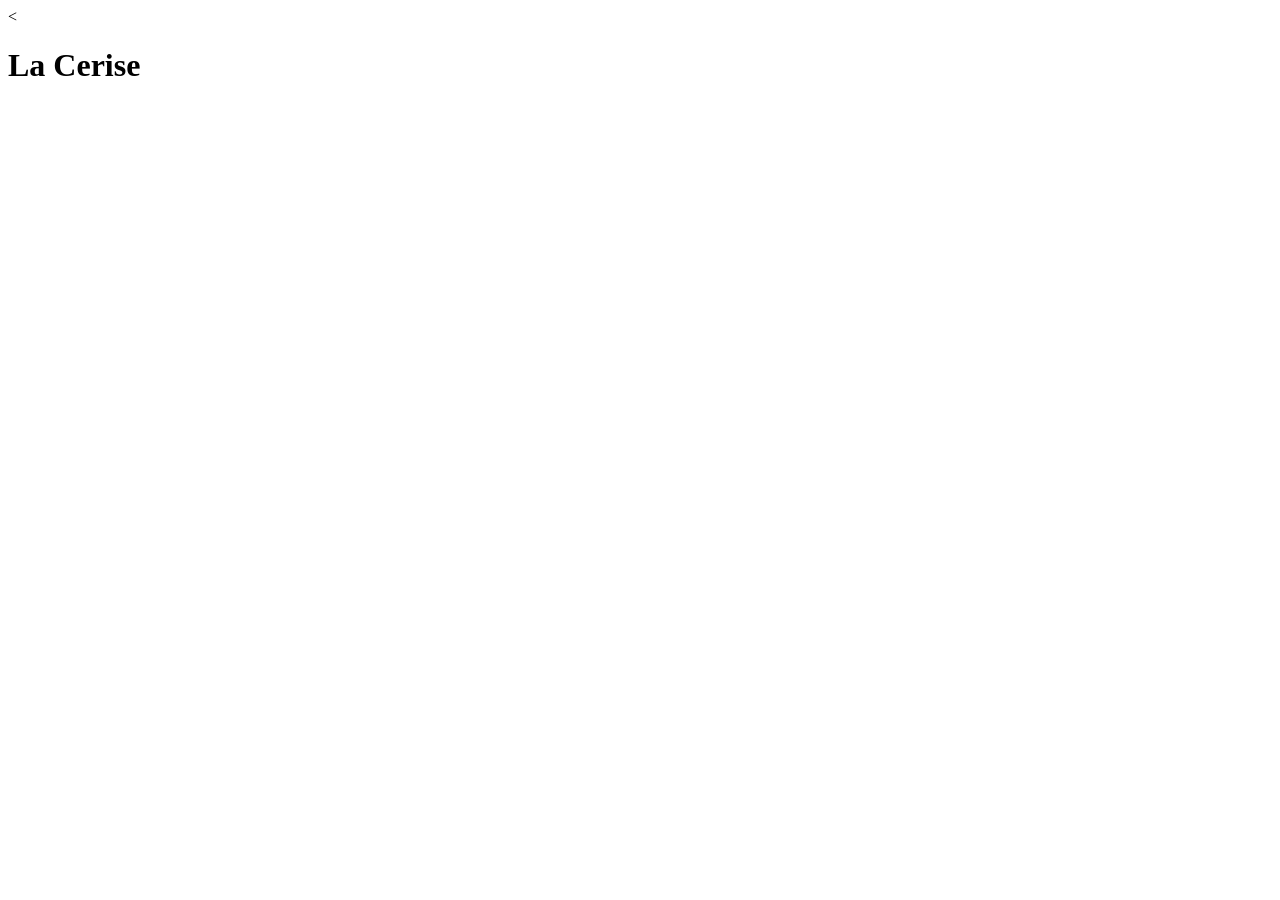
==== index.html @ 9d74f494 "Ajout du dossier docs et sous-dossier maquette" ====
<!DOCTYPE html>
<html lang="fr">
<head>
	<meta charset="UTF-8">
	<meta name="viewport" content="width=device-width, initial-scale=1.0">
	<title>Accueil - la cerise</title>
</head>
<body>
	<<header>
	    <h1>La Cerise</h1>
	</header>
</body>
</html>
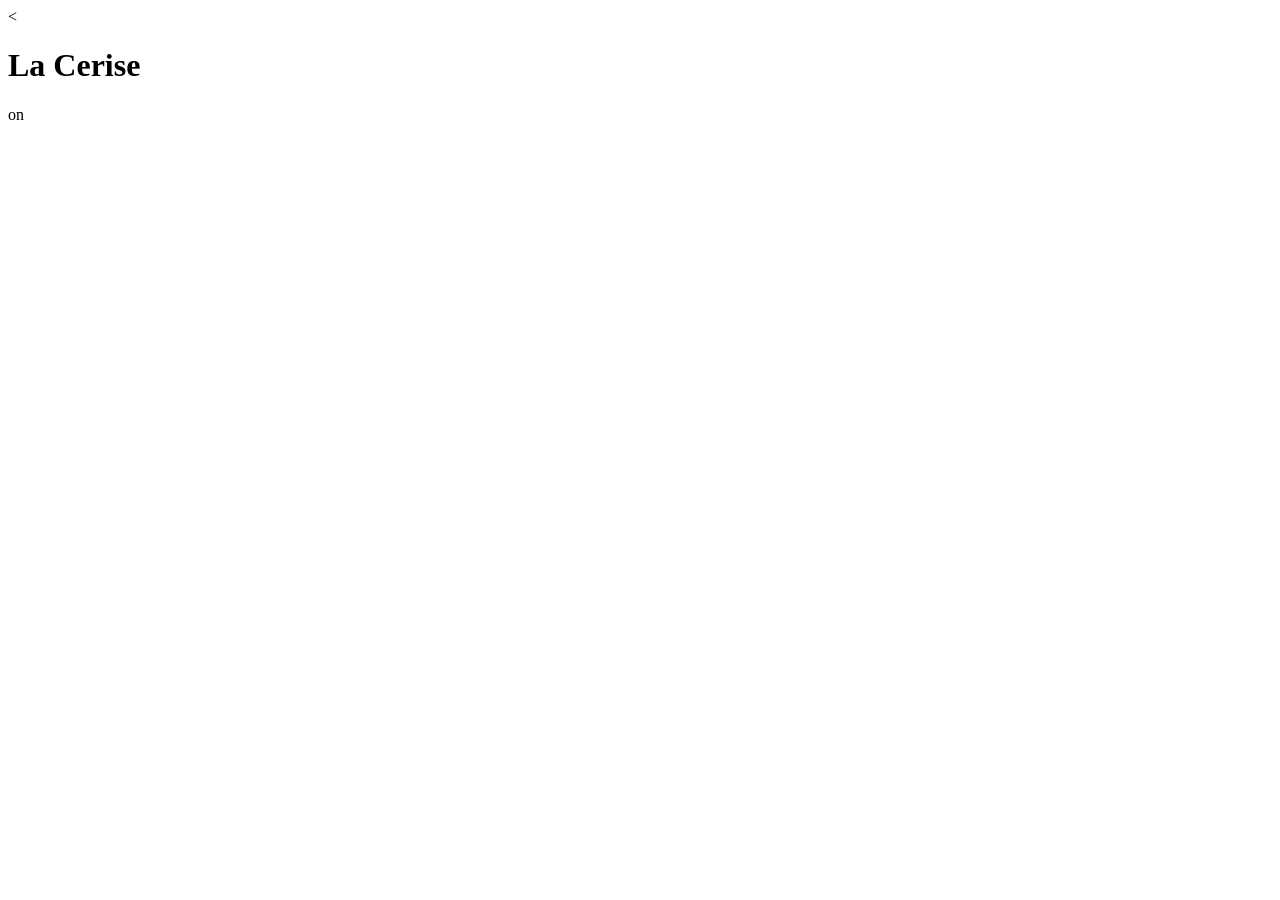
==== commit 8bcf3674: "Free files modified" ====
--- a/index.html
+++ b/index.html
@@ -11,3 +11,4 @@
 	</header>
 </body>
 </html>
+on 
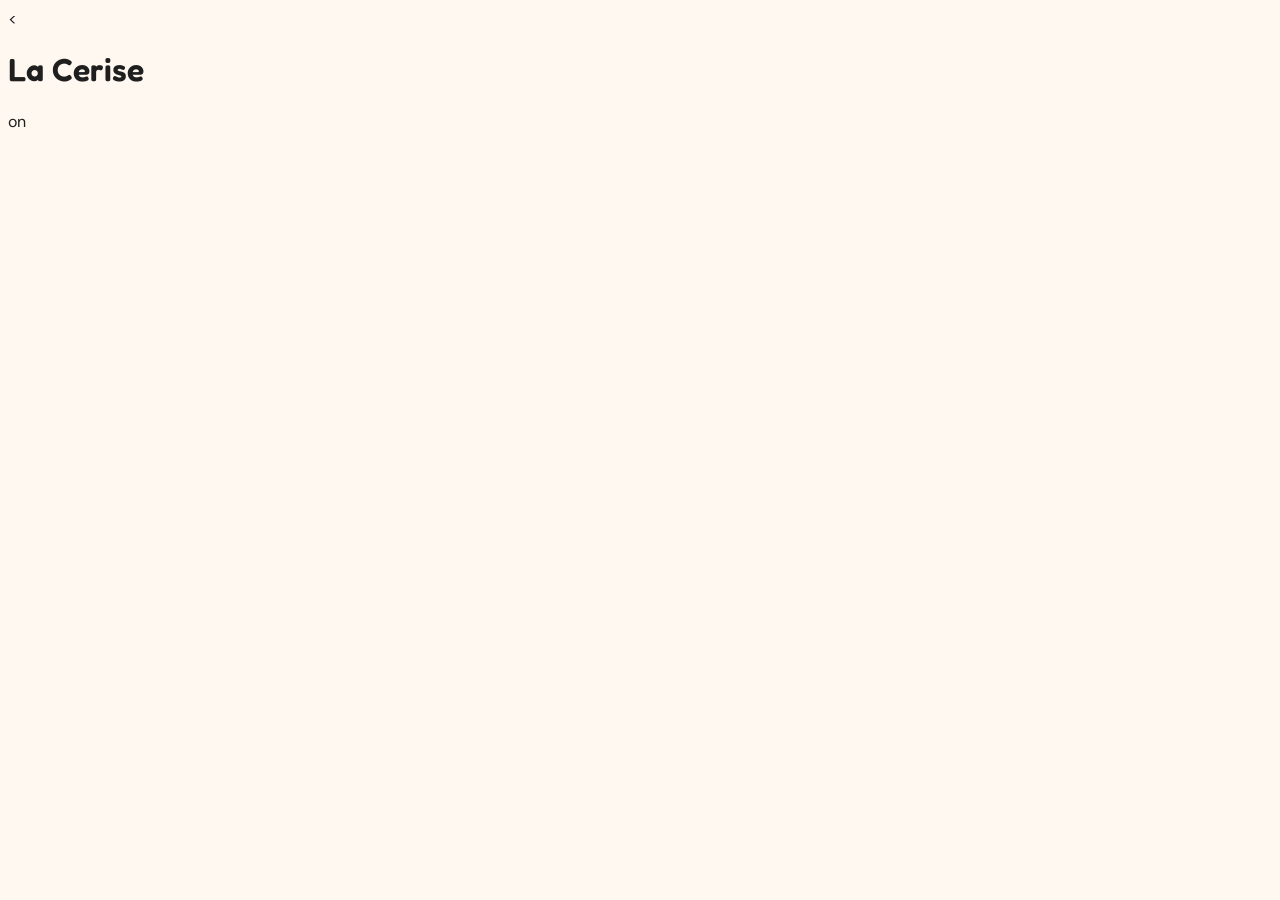
==== commit 6457216d: "CSS Thèmes" ====
--- a/index.html
+++ b/index.html
@@ -4,6 +4,8 @@
 	<meta charset="UTF-8">
 	<meta name="viewport" content="width=device-width, initial-scale=1.0">
 	<title>Accueil - la cerise</title>
+
+	<link rel="stylesheet" href="./src/themes/global.css" />
 </head>
 <body>
 	<<header>
--- a/src/themes/global.css
+++ b/src/themes/global.css
@@ -0,0 +1,3 @@
+/*Style global de tout les composants par défaut (a, li, h1, etc°*/
+
+@import url('./base.css');
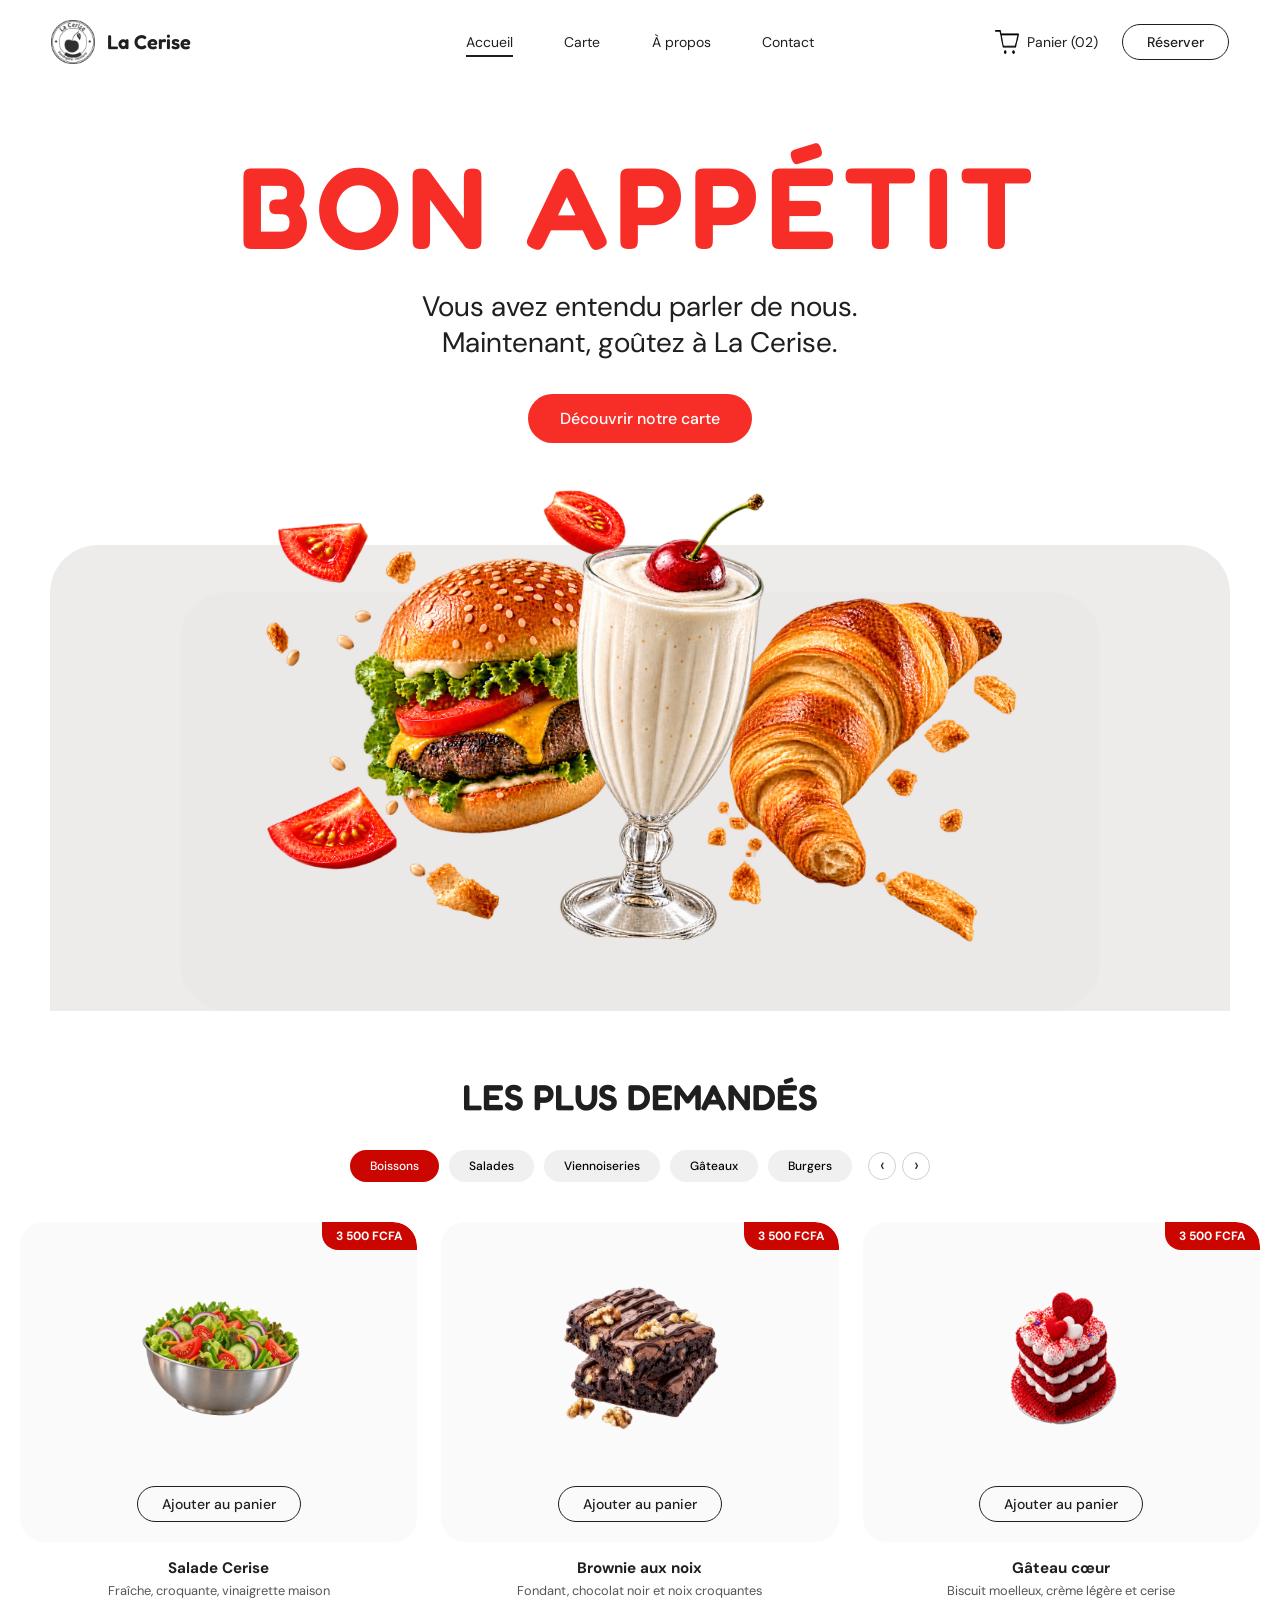
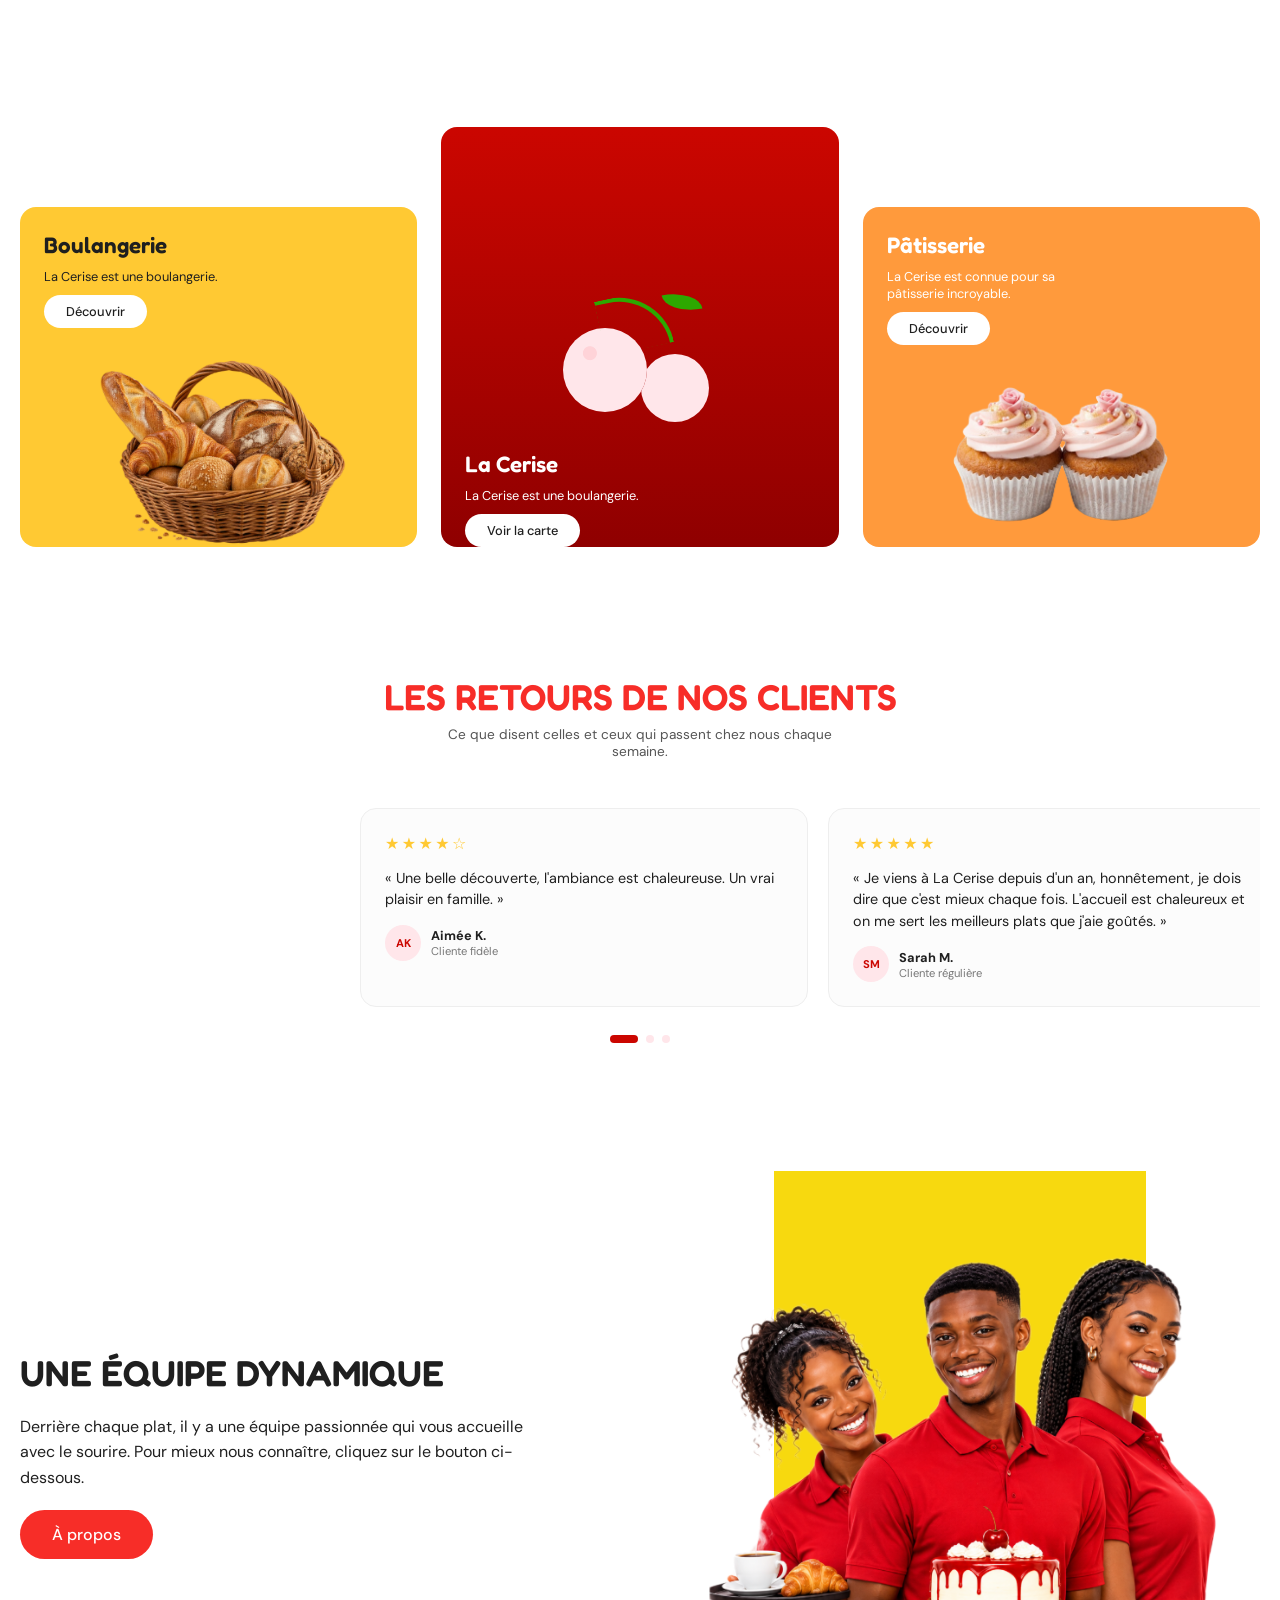
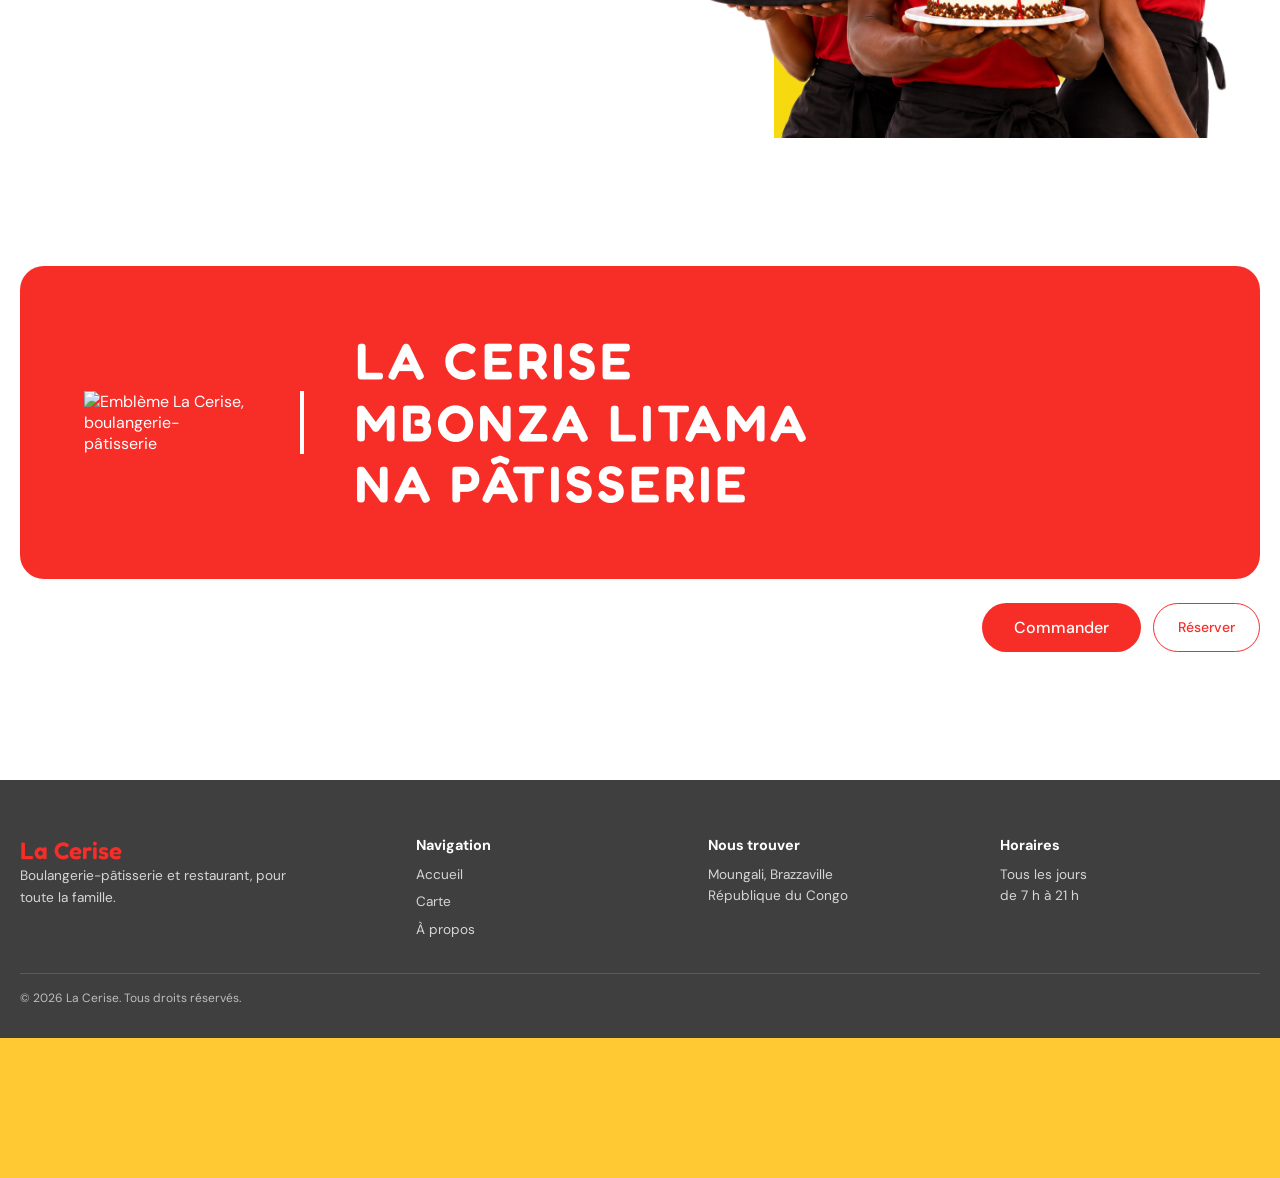
==== commit cfe27e01: "Conception" ====
--- a/index.html
+++ b/index.html
@@ -3,14 +3,188 @@
 <head>
 	<meta charset="UTF-8">
 	<meta name="viewport" content="width=device-width, initial-scale=1.0">
-	<title>Accueil - la cerise</title>
-
+	<title>Accueil - La Cerise</title>
 	<link rel="stylesheet" href="./src/themes/global.css" />
 </head>
 <body>
-	<<header>
-	    <h1>La Cerise</h1>
+	<header class="__header">
+		<a class="__brand" href="#">
+			<img class="__brand-logo" src="./assets/logo.png" alt="Logo La Cerise, emblème">
+			<span class="__brand-name">La Cerise</span>
+		</a>
+		<nav class="__nav" aria-label="Navigation principale">
+			<ul>
+				<li><a href="#accueil" aria-current="page">Accueil</a></li>
+				<li><a href="./src/pages/carte.html">Carte</a></li>
+				<li><a href="./src/pages/apropos.html">À propos</a></li>
+				<li><a href="./src/pages/contact.html">Contact</a></li>
+			</ul>
+		</nav>
+		<div class="__end_header">
+			<a class="__panier" href="#" aria-label="Voir le panier">
+				<img src="./assets/panier.png" alt=""><span>Panier (02)</span>
+			</a>
+			<button type="button" class="btn-secondary" id="btn-reserved">Réserver</button>
+		</div>
 	</header>
+
+	<main>
+		<!-- HERO -->
+		<section class="__hero_section" id="accueil">
+			<div class="__cta_text">
+				<h2 class="__main-title">Bon appétit</h2>
+				<p class="__main-cta-text">Vous avez entendu parler de nous.<br>Maintenant, goûtez à La Cerise.</p>
+				<a class="btn-primary" href="./carte.html">Découvrir notre carte</a>
+			</div>
+			<div class="__img-cta">
+				<img src="./assets/img.png" alt="Burger, milkshake à la cerise et croissant">
+			</div>
+		</section>
+
+		<!-- LES PLUS DEMANDÉS -->
+		<section class="__populaires" id="carte" aria-labelledby="titre-populaires">
+			<h2 class="__section-title" id="titre-populaires">Les plus demandés</h2>
+			<div class="__filtres">
+				<div class="__filtres-liste" role="tablist" aria-label="Catégories">
+					<button type="button" id="cat-debut" class="__filtre is-active" role="tab" aria-selected="true">Boissons</button>
+					<button type="button" class="__filtre" role="tab" aria-selected="false">Salades</button>
+					<button type="button" class="__filtre" role="tab" aria-selected="false">Viennoiseries</button>
+					<button type="button" class="__filtre" role="tab" aria-selected="false">Gâteaux</button>
+					<button type="button" id="cat-fin" class="__filtre" role="tab" aria-selected="false">Burgers</button>
+				</div>
+				<div class="__filtres-nav">
+					<a class="__fleche" href="#cat-debut" aria-label="Catégories précédentes">&#8249;</a>
+					<a class="__fleche" href="#cat-fin" aria-label="Catégories suivantes">&#8250;</a>
+				</div>
+			</div>
+			<div class="__grille-plats" id="grille-plats">
+				<article class="__plat">
+					<div class="__plat-visuel">
+						<span class="__prix">3 500 FCFA</span>
+						<img src="./assets/salade.png" alt="Salade Cerise">
+						<button type="button" class="btn-secondary">Ajouter au panier</button>
+					</div>
+					<h3>Salade Cerise</h3>
+					<p>Fraîche, croquante, vinaigrette maison</p>
+				</article>
+				<article class="__plat">
+					<div class="__plat-visuel">
+						<span class="__prix">3 500 FCFA</span>
+						<img src="./assets/brownie.png" alt="Brownie aux noix">
+						<button type="button" class="btn-secondary">Ajouter au panier</button>
+					</div>
+					<h3>Brownie aux noix</h3>
+					<p>Fondant, chocolat noir et noix croquantes</p>
+				</article>
+				<article class="__plat">
+					<div class="__plat-visuel">
+						<span class="__prix">3 500 FCFA</span>
+						<img src="./assets/gateau-coeur.png" alt="Gâteau cœur à la cerise">
+						<button type="button" class="btn-secondary">Ajouter au panier</button>
+					</div>
+					<h3>Gâteau cœur</h3>
+					<p>Biscuit moelleux, crème légère et cerise</p>
+				</article>
+			</div>
+		</section>
+
+		<!-- BANNIÈRES -->
+		<section class="__bannieres" aria-label="Nos univers">
+			<article class="__banniere __jaune">
+				<h3>Boulangerie</h3>
+				<p>La Cerise est une boulangerie.</p>
+				<a class="__pilule" href="#carte">Découvrir</a>
+				<img src="./assets/panier-pain.png" alt="Panier de pains et de croissants">
+			</article>
+			<article class="__banniere __rouge">
+				<span class="__cerise-deco" aria-hidden="true"></span>
+				<h3>La Cerise</h3>
+				<p>La Cerise est une boulangerie.</p>
+				<a class="__pilule" href="#carte">Voir la carte</a>
+			</article>
+			<article class="__banniere __orange">
+				<h3>Pâtisserie</h3>
+				<p>La Cerise est connue pour sa pâtisserie incroyable.</p>
+				<a class="__pilule" href="#carte">Découvrir</a>
+				<img src="./assets/cupcake.png" alt="Cupcake à la crème rose">
+			</article>
+		</section>
+
+		<!-- AVIS CLIENTS -->
+		<section class="__avis" aria-labelledby="titre-avis">
+			<h2 class="__section-title __rouge-titre" id="titre-avis">Les retours de nos clients</h2>
+			<p class="__avis-intro">Ce que disent celles et ceux qui passent chez nous chaque semaine.</p>
+			<div class="__avis-piste" id="avis-piste" tabindex="0" aria-label="Avis clients">
+				<figure class="__avis-carte" id="avis-1">
+					<div class="__etoiles" aria-label="4 étoiles sur 5">★★★★☆</div>
+					<blockquote>« Une belle découverte, l'ambiance est chaleureuse. Un vrai plaisir en famille. »</blockquote>
+					<figcaption><span class="__initiales">AK</span><span><b>Aimée K.</b><small>Cliente fidèle</small></span></figcaption>
+				</figure>
+				<figure class="__avis-carte" id="avis-2">
+					<div class="__etoiles" aria-label="5 étoiles sur 5">★★★★★</div>
+					<blockquote>« Je viens à La Cerise depuis d'un an, honnêtement, je dois dire que c'est mieux chaque fois. L'accueil est chaleureux et on me sert les meilleurs plats que j'aie goûtés. »</blockquote>
+					<figcaption><span class="__initiales">SM</span><span><b>Sarah M.</b><small>Cliente régulière</small></span></figcaption>
+				</figure>
+				<figure class="__avis-carte" id="avis-3">
+					<div class="__etoiles" aria-label="4 étoiles sur 5">★★★★☆</div>
+					<blockquote>« Je suis absolument amoureux du poulet braisé. Chaque bouchée est un régal. »</blockquote>
+					<figcaption><span class="__initiales">MP</span><span><b>Michel P.</b><small>Client régulier</small></span></figcaption>
+				</figure>
+			</div>
+			<nav class="__points" aria-label="Choisir un avis"><a href="#avis-1" aria-label="Avis 1"></a><a href="#avis-2" aria-label="Avis 2"></a><a href="#avis-3" aria-label="Avis 3"></a></nav>
+		</section>
+
+		<!-- ÉQUIPE -->
+		<section class="__equipe" id="apropos">
+			<div class="__equipe-texte">
+				<h2>Une équipe dynamique</h2>
+				<p>Derrière chaque plat, il y a une équipe passionnée qui vous accueille avec le sourire. Pour mieux nous connaître, cliquez sur le bouton ci-dessous.</p>
+				<a class="btn-primary" href="./apropos.html">À propos</a>
+			</div>
+			<div class="__equipe-visuel">
+				<img src="./assets/equipe.png" alt="L'équipe de La Cerise portant un gâteau et un plateau">
+			</div>
+		</section>
+
+		<!-- BANDEAU MARQUE -->
+		<section class="__marque" aria-label="La Cerise">
+			<div class="__marque-bloc">
+				<img src="./assets/logo-blanc.png" alt="Emblème La Cerise, boulangerie-pâtisserie">
+				<p>La Cerise<br>Mbonza Litama<br>na Pâtisserie</p>
+			</div>
+			<div class="__marque-actions">
+				<a class="btn-primary" href="#carte">Commander</a>
+				<a class="btn-secondary __rouge-bord" href="./contact.html">Réserver</a>
+			</div>
+		</section>
+	</main>
+
+	<footer class="__pied" id="contact">
+		<div class="__pied-contenu">
+			<div class="__pied-col">
+				<strong>La Cerise</strong>
+				<p>Boulangerie-pâtisserie et restaurant, pour toute la famille.</p>
+			</div>
+			<div class="__pied-col">
+				<h3>Navigation</h3>
+				<ul>
+					<li><a href="#accueil">Accueil</a></li>
+					<li><a href="#carte">Carte</a></li>
+					<li><a href="./apropos.html">À propos</a></li>
+				</ul>
+			</div>
+			<div class="__pied-col">
+				<h3>Nous trouver</h3>
+				<p>Moungali, Brazzaville<br>République du Congo</p>
+			</div>
+			<div class="__pied-col">
+				<h3>Horaires</h3>
+				<p>Tous les jours<br>de 7 h à 21 h</p>
+			</div>
+		</div>
+		<p class="__pied-droits">© 2026 La Cerise. Tous droits réservés.</p>
+		<div class="__pied-photo" role="img" aria-label="Brioches aux raisins"></div>
+	</footer>
+
 </body>
-</html>
-on +</html>
--- a/src/themes/global.css
+++ b/src/themes/global.css
@@ -1,3 +1,153 @@
-/*Style global de tout les composants par défaut (a, li, h1, etc°*/
+/* ---------- global.css ---------- */
+@import url('./base.css');
 
-@import url('./base.css');+html { scroll-behavior: smooth; }
+*, *::before, *::after { box-sizing: border-box; }
+body { margin: 0; }
+img { max-width: 100%; display: block; }
+a { color: inherit; text-decoration: none; }
+ul { list-style: none; margin: 0; padding: 0; }
+h2, h3, p, figure, blockquote { margin: 0; }
+:where(a, button):focus-visible { outline: 3px solid var(--beurre); outline-offset: 3px; }
+
+/* Boutons */
+.btn-primary, .btn-secondary, .__pilule {
+    display: inline-flex; align-items: center; justify-content: center;
+    font: 500 1rem var(--police-texte); border-radius: 999px; cursor: pointer;
+    transition: background-color .2s, color .2s, transform .2s;
+}
+.btn-primary { background: var(--cerise-red); color: #fff; border: 0; padding: 14px 32px; }
+.btn-primary:hover { background: var(--cerise); }
+.btn-primary:active { transform: scale(.98); }
+.btn-secondary { background: transparent; color: var(--encre); border: 1px solid var(--encre); padding: 8px 24px; font-size: .875rem; }
+.btn-secondary:hover { background: var(--encre); color: #fff; }
+.__pilule { background: #fff; color: var(--encre); padding: 8px 22px; font-size: .8rem; }
+
+/* En-tête */
+.__header { display: grid; grid-template-columns: 1fr auto 1fr; align-items: center; padding: 20px clamp(16px, 4vw, 56px); }
+.__brand { display: flex; align-items: center; gap: 12px; }
+.__brand-logo { width: 44px; height: 44px; object-fit: contain; }
+.__brand-name { font: 600 1.25rem var(--police-titre); }
+.__nav ul { display: flex; gap: clamp(20px, 4vw, 56px); font-size: .875rem; }
+.__nav a { padding-bottom: 4px; border-bottom: 2px solid transparent; }
+.__nav a:hover, .__nav a[aria-current="page"] { border-bottom-color: var(--encre); }
+.__end_header { display: flex; align-items: center; justify-content: flex-end; gap: 24px; }
+.__panier { display: flex; align-items: center; gap: 8px; font-size: .875rem; }
+.__panier img { width: 24px; height: 24px; }
+
+/* Hero */
+.__hero_section { display: flex; flex-direction: column; align-items: center; padding-top: clamp(24px, 5vw, 64px); overflow: hidden; }
+.__cta_text { display: flex; flex-direction: column; align-items: center; text-align: center; padding-inline: 16px; }
+.__main-title { font: 600 clamp(3rem, 9vw, 8rem)/1 var(--police-titre); letter-spacing: .06em; text-transform: uppercase; color: var(--cerise-red); }
+.__main-cta-text { margin: clamp(16px, 2vw, 28px) 0 clamp(20px, 2.5vw, 32px); max-width: 40ch; font-size: clamp(1.125rem, 2.2vw, 2rem); line-height: 1.3; }
+.__img-cta { --debord: clamp(48px, 7vw, 100px); position: relative; width: min(100% - 32px, 1180px); margin-top: clamp(0px, 1vw, 16px); display: flex; justify-content: center; }
+.__img-cta::before { content: ""; position: absolute; inset: var(--debord) 0 0 0; background: #EEECEB; border-radius: 48px 48px 0 0; }
+.__img-cta img { position: relative; width: min(88%, 920px); height: auto; }
+
+/* Sections communes */
+.__populaires, .__bannieres, .__avis, .__equipe, .__marque { width: min(100% - 32px, 1240px); margin-inline: auto; }
+.__section-title { margin-bottom: clamp(20px, 3vw, 32px); text-align: center; text-transform: uppercase; font-size: clamp(1.5rem, 3vw, 2.25rem); }
+.__populaires { padding-block: clamp(32px, 5vw, 64px); }
+
+/* Filtres */
+.__filtres { display: flex; align-items: center; justify-content: center; gap: 16px; margin-bottom: clamp(24px, 4vw, 40px); }
+.__filtres-liste { display: flex; gap: 10px; overflow-x: auto; scrollbar-width: none; max-width: 100%; }
+.__filtre { flex: none; font: 500 .75rem var(--police-texte); padding: 8px 20px; border: 0; border-radius: 999px; background: #F0F0F0; cursor: pointer; }
+.__filtre:hover { background: var(--rose); }
+.__filtre.is-active { background: var(--cerise); color: #fff; }
+.__filtres-nav { display: flex; gap: 6px; }
+.__fleche { display: grid; place-items: center; width: 28px; height: 28px; border-radius: 50%; border: 1px solid #CFCFCF; background: transparent; font-size: 1.1rem; line-height: 1; cursor: pointer; }
+.__fleche:hover { background: var(--encre); color: #fff; }
+
+/* Plats */
+.__grille-plats { display: grid; grid-template-columns: repeat(3, 1fr); gap: 24px; }
+.__plat { text-align: center; }
+.__plat-visuel { position: relative; display: flex; flex-direction: column; align-items: center; justify-content: space-between; gap: 16px; padding: 56px 16px 20px; min-height: 320px; background: #FAFAFA; border-radius: 24px; overflow: hidden; }
+.__plat-visuel img { width: min(60%, 220px); height: 160px; object-fit: contain; }
+.__prix { position: absolute; top: 0; right: 0; background: var(--cerise); color: #fff; font: 700 .75rem var(--police-texte); padding: 6px 14px; border-radius: 0 24px 0 16px; }
+.__plat h3 { margin-top: 16px; font: 700 .95rem var(--police-texte); }
+.__plat p { margin-top: 4px; font-size: .8rem; color: #555; }
+
+/* Bannières */
+.__bannieres { display: grid; grid-template-columns: repeat(3, 1fr); align-items: end; gap: 24px; padding-block: clamp(32px, 5vw, 64px); }
+.__banniere { position: relative; display: flex; flex-direction: column; align-items: flex-start; gap: 10px; min-height: 340px; padding: 24px 24px 0; border-radius: 16px; color: var(--encre); overflow: hidden; }
+.__banniere h3 { font-size: 1.4rem; }
+.__banniere p { font-size: .8rem; max-width: 22ch; }
+.__banniere img { width: 100%; margin-top: auto; object-fit: contain; max-height: 190px; }
+.__jaune { background: var(--beurre); }
+.__orange { background: #FF9A3C; color: #fff; }
+.__rouge { background: linear-gradient(180deg, var(--cerise), #8F0000); color: #fff; min-height: 420px; text-align: left; }
+
+/* Avis */
+.__avis { padding-block: clamp(32px, 5vw, 64px); }
+.__rouge-titre { color: var(--cerise-red); margin-bottom: 8px; }
+.__avis-intro { text-align: center; font-size: .85rem; color: #555; max-width: 48ch; margin: 0 auto clamp(24px, 4vw, 40px); }
+.__avis-piste { display: flex; gap: 20px; overflow-x: auto; scroll-snap-type: x mandatory; scrollbar-width: none; padding: 8px calc(50% - min(280px, 40%)); }
+.__avis-piste::-webkit-scrollbar { display: none; }
+.__avis-carte { flex: 0 0 min(560px, 80%); scroll-snap-align: center; padding: 24px; background: #FCFCFC; border: 1px solid #EEE; border-radius: 16px; display: flex; flex-direction: column; gap: 14px; }
+.__etoiles { color: var(--beurre); letter-spacing: .15em; }
+.__avis-carte blockquote { font-size: .9rem; line-height: 1.5; }
+.__avis-carte figcaption { display: flex; align-items: center; gap: 10px; font-size: .8rem; }
+.__avis-carte small { display: block; color: #777; font-size: .7rem; }
+.__initiales { display: grid; place-items: center; width: 36px; height: 36px; border-radius: 50%; background: var(--rose); color: var(--cerise); font: 700 .7rem var(--police-texte); }
+.__points { display: flex; justify-content: center; gap: 8px; margin-top: 20px; }
+.__points a { width: 8px; height: 8px; border-radius: 99px; background: var(--rose); transition: width .2s, background-color .2s; }
+.__points a:hover { background: var(--grenat); }
+.__avis:not(:has(:target)) .__points a:nth-child(1),
+.__avis:has(#avis-1:target) .__points a:nth-child(1),
+.__avis:has(#avis-2:target) .__points a:nth-child(2),
+.__avis:has(#avis-3:target) .__points a:nth-child(3) { width: 28px; background: var(--cerise); }
+
+/* Équipe */
+.__equipe { display: grid; grid-template-columns: 1fr 1fr; align-items: center; gap: 40px; padding-block: clamp(32px, 5vw, 72px); }
+.__equipe-texte { display: flex; flex-direction: column; align-items: flex-start; gap: 20px; }
+.__equipe-texte h2 { font-size: clamp(1.5rem, 3vw, 2.25rem); text-transform: uppercase; }
+.__equipe-texte p { max-width: 46ch; line-height: 1.6; }
+.__equipe-visuel { display: flex; justify-content: center; background: linear-gradient(#F7D90F, #F7D90F) center / 62% 100% no-repeat; }
+.__equipe-visuel img { width: 100%; max-width: 560px; }
+
+/* Bandeau marque */
+.__marque { padding-block: clamp(32px, 5vw, 64px); }
+.__marque-bloc { display: flex; align-items: center; gap: clamp(20px, 4vw, 56px); padding: clamp(24px, 5vw, 64px); background: var(--cerise-red); border-radius: 24px; color: #fff; }
+.__marque-bloc img { width: clamp(100px, 18vw, 220px); padding-right: clamp(20px, 4vw, 56px); border-right: 4px solid #fff; }
+.__marque-bloc p { font: 600 clamp(1.5rem, 4vw, 3.2rem)/1.2 var(--police-titre); letter-spacing: .08em; text-transform: uppercase; }
+.__marque-actions { display: flex; justify-content: flex-end; gap: 12px; margin-top: 24px; }
+.__rouge-bord { color: var(--cerise-red); border-color: var(--cerise-red); }
+.__rouge-bord:hover { background: var(--cerise-red); color: #fff; }
+
+/* Pied de page */
+.__pied { margin-top: clamp(32px, 5vw, 64px); background: #3F3F3F; color: #fff; }
+.__pied-contenu { display: grid; grid-template-columns: 1.4fr 1fr 1fr 1fr; gap: 32px; width: min(100% - 32px, 1240px); margin-inline: auto; padding-block: 56px 32px; font-size: .85rem; line-height: 1.6; }
+.__pied strong { font: 600 1.5rem var(--police-titre); color: var(--cerise-red); }
+.__pied h3 { margin-bottom: 10px; font: 700 .9rem var(--police-texte); }
+.__pied-col p { color: #D6D6D6; max-width: 32ch; }
+.__pied li + li { margin-top: 6px; }
+.__pied a { color: #D6D6D6; }
+.__pied a:hover { color: #fff; text-decoration: underline; }
+.__pied-droits { width: min(100% - 32px, 1240px); margin: 0 auto; padding-block: 16px 32px; border-top: 1px solid #5A5A5A; font-size: .75rem; color: #BDBDBD; }
+.__pied-photo { height: 140px; background: var(--beurre) url('../../assets/brioches.png') center / cover no-repeat; }
+
+/* Bannière rouge : cerise dessinée en CSS */
+.__rouge { justify-content: flex-start; }
+.__cerise-deco { position: relative; align-self: center; width: 84px; height: 84px; margin: auto 0 28px; border-radius: 50%; background: radial-gradient(circle at 32% 30%, #FFD3D8 0 8%, var(--rose) 9% 100%); box-shadow: 70px 18px 0 -8px var(--rose); transform: translateX(-35px); }
+.__cerise-deco::before { content: ""; position: absolute; left: 36px; bottom: 62px; width: 70px; height: 56px; border: 4px solid var(--feuille); border-bottom: 0; border-left: 0; border-radius: 0 80px 0 0; transform: rotate(-12deg); }
+.__cerise-deco::after { content: ""; position: absolute; left: 100px; bottom: 100px; width: 38px; height: 20px; background: var(--feuille); border-radius: 0 100% 0 100%; transform: rotate(-10deg); }
+
+/* Adaptatif */
+@media (max-width: 900px) {
+    .__header { grid-template-columns: 1fr auto; row-gap: 12px; }
+    .__nav { grid-column: 1 / -1; grid-row: 2; }
+    .__nav ul { justify-content: center; }
+    .__grille-plats, .__bannieres { grid-template-columns: repeat(2, 1fr); }
+    .__equipe { grid-template-columns: 1fr; }
+    .__pied-contenu { grid-template-columns: 1fr 1fr; }
+}
+@media (max-width: 560px) {
+    .__panier span { display: none; }
+    .__img-cta::before { border-radius: 28px 28px 0 0; }
+    .__grille-plats, .__bannieres { grid-template-columns: 1fr; }
+    .__marque-bloc { flex-direction: column; text-align: center; }
+    .__marque-bloc img { border-right: 0; padding-right: 0; }
+    .__marque-actions { justify-content: center; }
+    .__pied-contenu { grid-template-columns: 1fr; }
+}
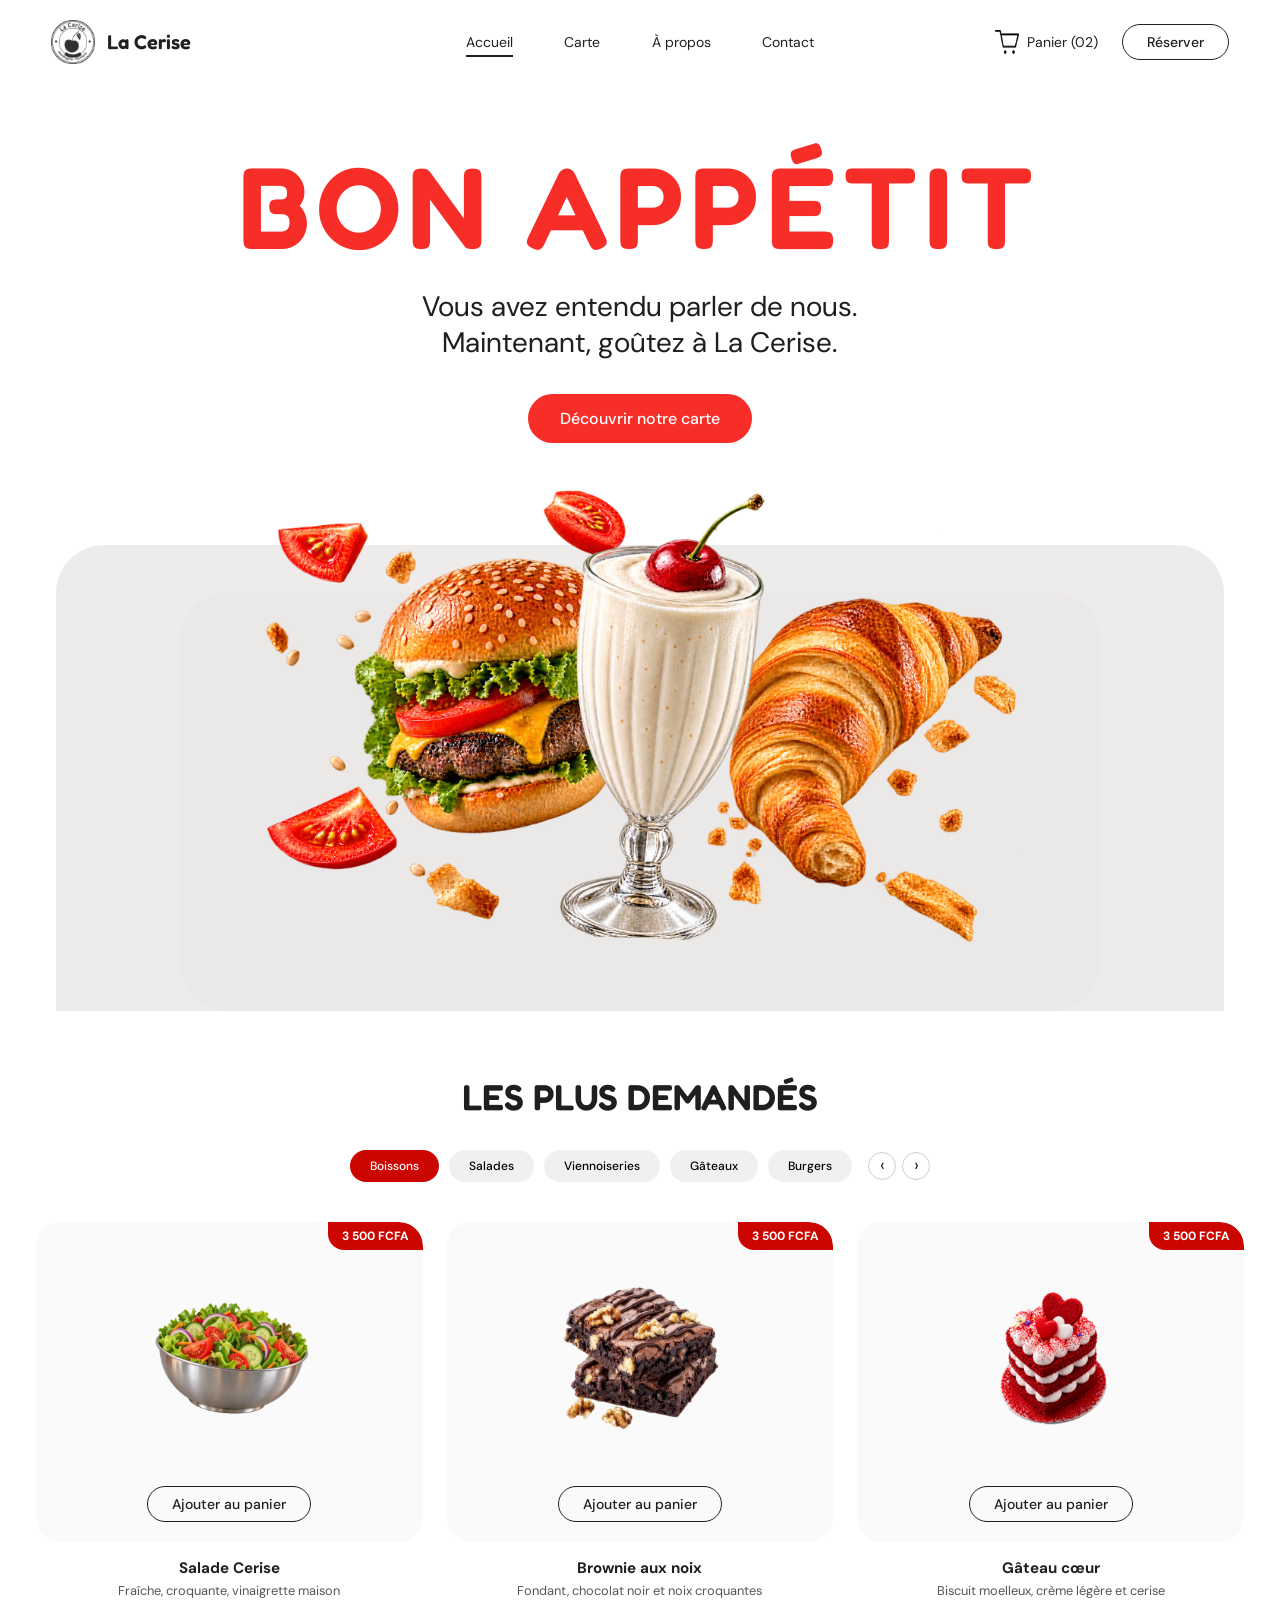
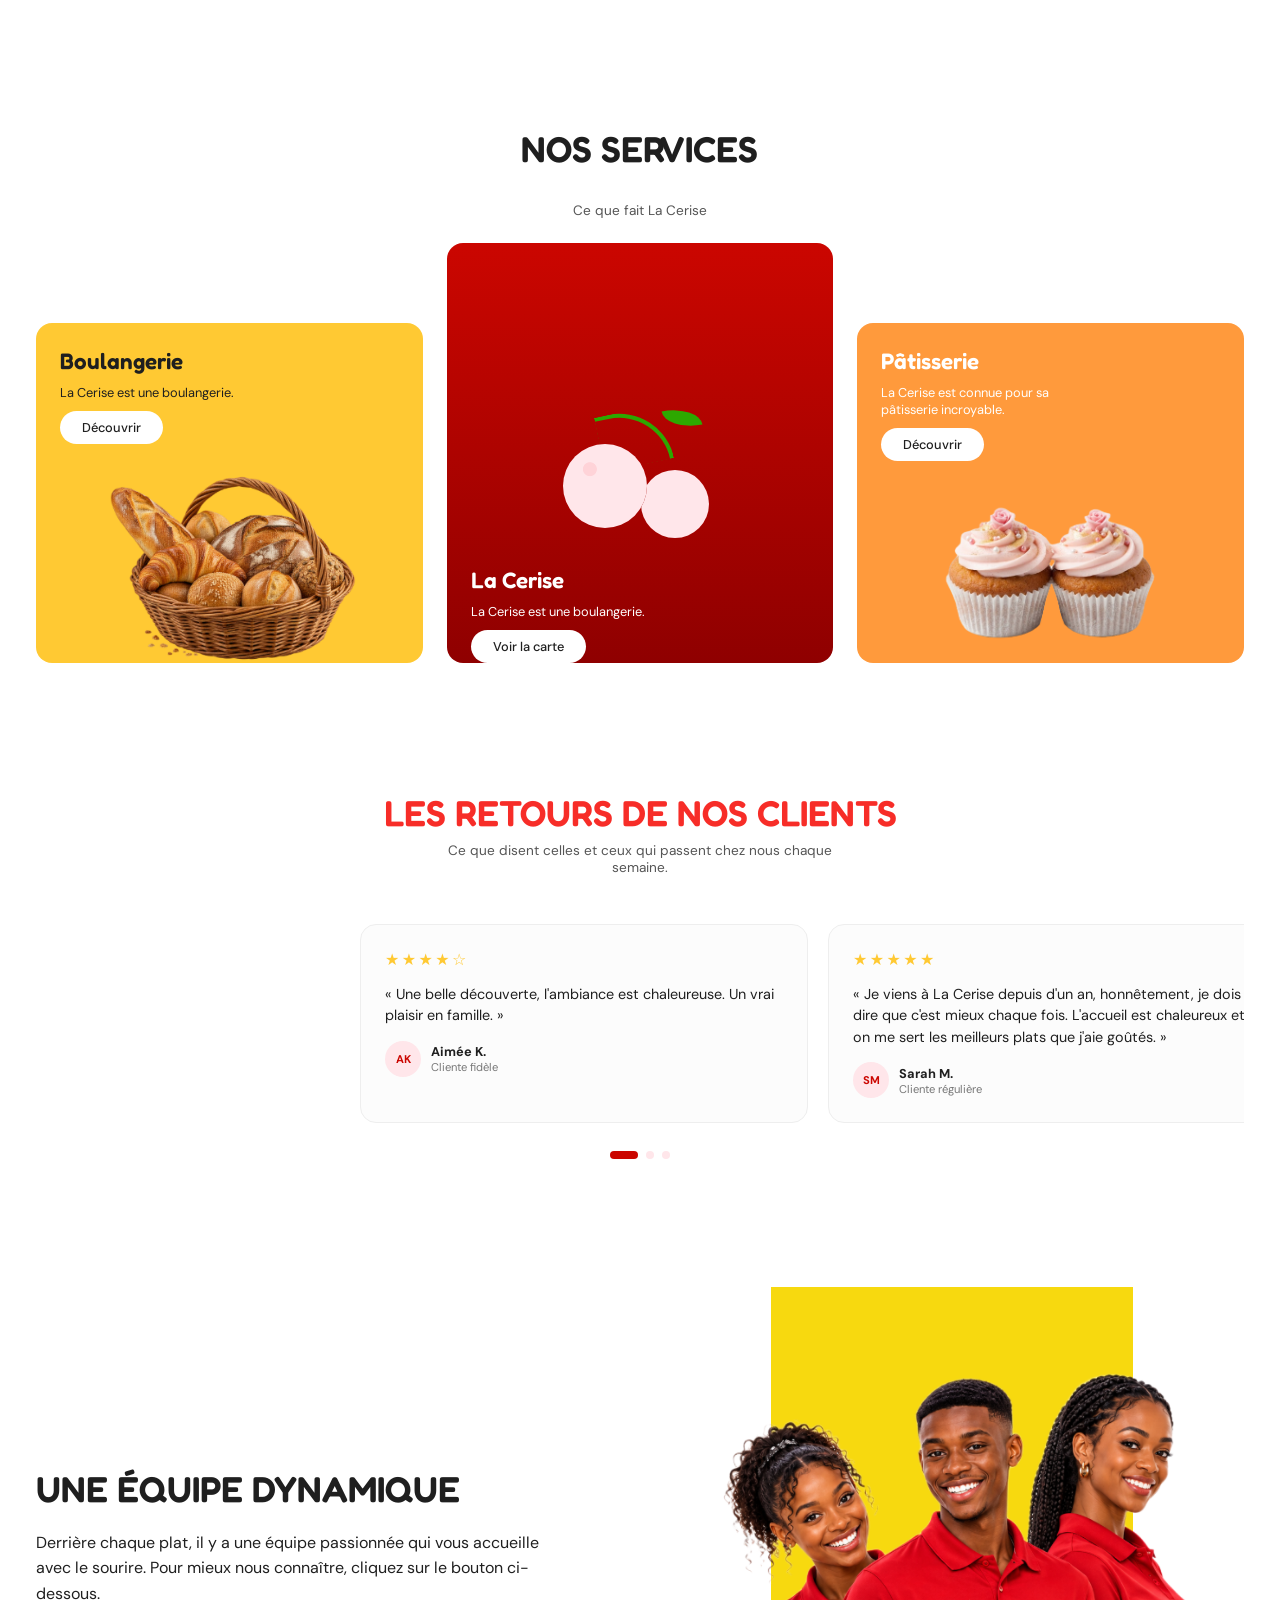
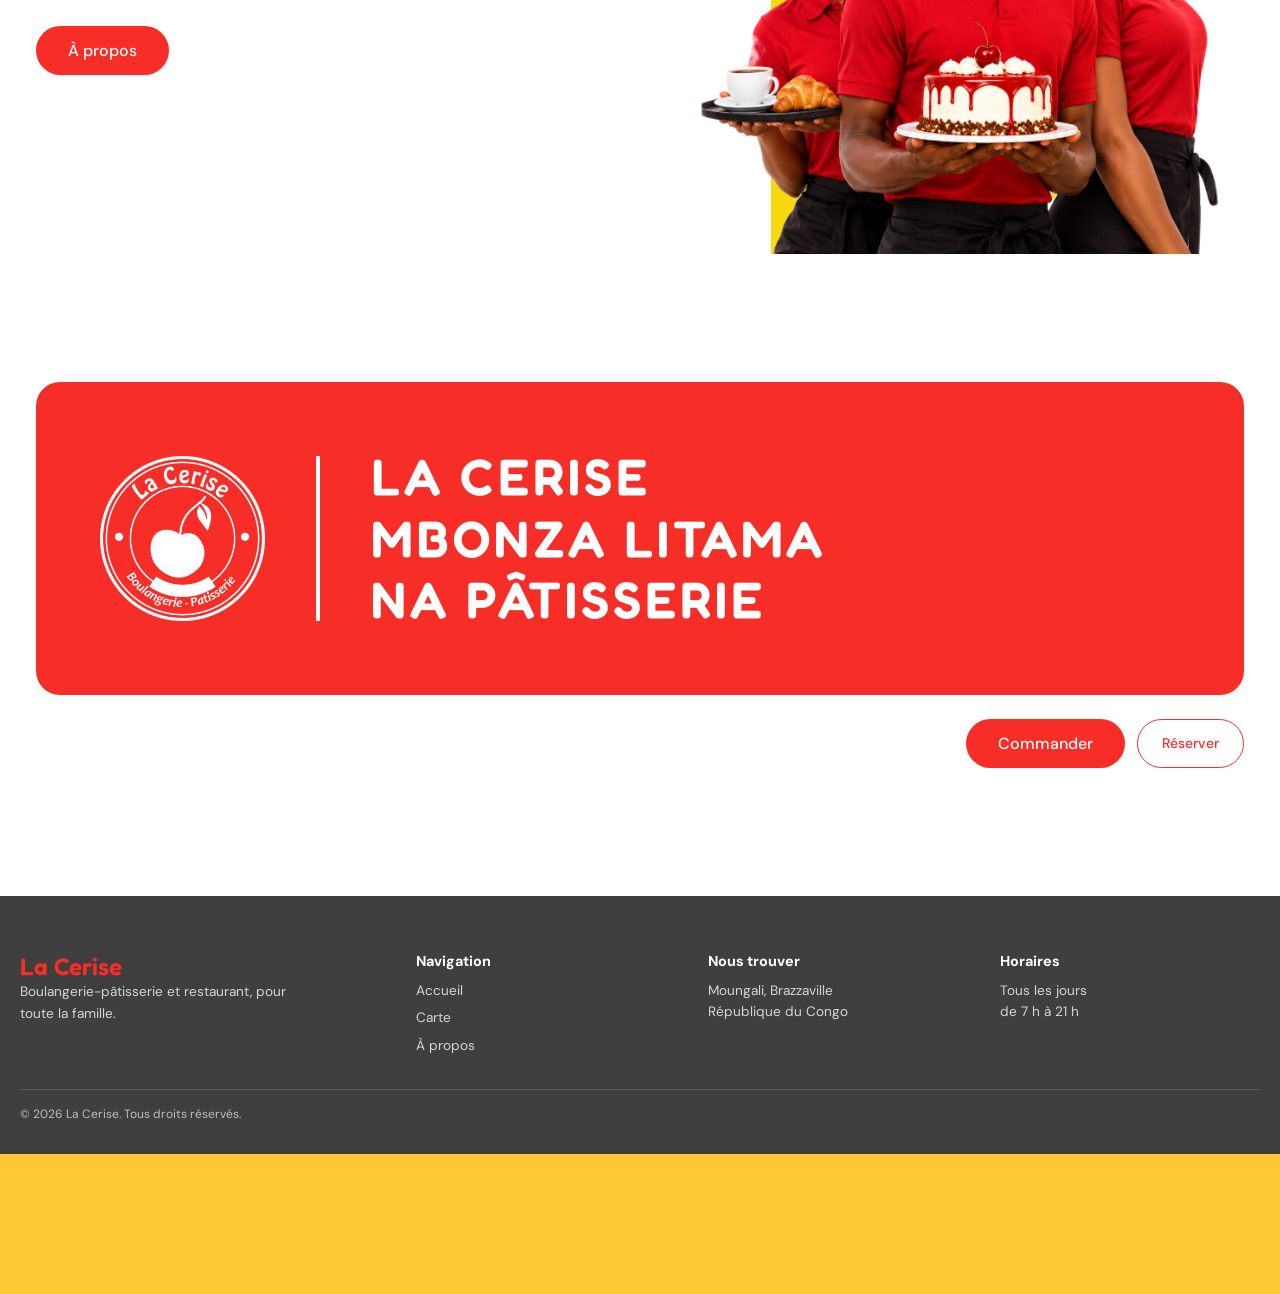
==== commit c1a27a21: "Mise a jour des pages, du responsive et du favicon" ====
--- a/index.html
+++ b/index.html
@@ -4,6 +4,20 @@
 	<meta charset="UTF-8">
 	<meta name="viewport" content="width=device-width, initial-scale=1.0">
 	<title>Accueil - La Cerise</title>
+	<meta name="description" content="Boulangerie-pâtisserie et restaurant à Moungali, Brazzaville. Pains, viennoiseries, pâtisseries et plats faits maison chaque jour.">
+	<link rel="icon" type="image/png" href="./favicon.png">
+	<link rel="apple-touch-icon" href="./favicon.png">
+	<meta property="og:type" content="website">
+	<meta property="og:site_name" content="La Cerise">
+	<meta property="og:locale" content="fr_FR">
+	<meta property="og:title" content="Accueil - La Cerise">
+	<meta property="og:description" content="Boulangerie-pâtisserie et restaurant à Moungali, Brazzaville. Pains, viennoiseries, pâtisseries et plats faits maison chaque jour.">
+	<meta property="og:image" content="./assets/img.png">
+	<meta property="og:url" content="./index.html">
+	<meta name="twitter:card" content="summary_large_image">
+	<meta name="twitter:title" content="Accueil - La Cerise">
+	<meta name="twitter:description" content="Boulangerie-pâtisserie et restaurant à Moungali, Brazzaville. Pains, viennoiseries, pâtisseries et plats faits maison chaque jour.">
+	<meta name="twitter:image" content="./assets/img.png">
 	<link rel="stylesheet" href="./src/themes/global.css" />
 </head>
 <body>
@@ -12,6 +26,12 @@
 			<img class="__brand-logo" src="./assets/logo.png" alt="Logo La Cerise, emblème">
 			<span class="__brand-name">La Cerise</span>
 		</a>
+		<input type="checkbox" id="nav-toggle" class="__nav-toggle" aria-label="Ouvrir le menu">
+		<label for="nav-toggle" class="__nav-toggle-label" aria-label="Ouvrir le menu">
+			<span class="__nav-toggle-barre" aria-hidden="true"></span>
+			<span class="__nav-toggle-barre" aria-hidden="true"></span>
+			<span class="__nav-toggle-barre" aria-hidden="true"></span>
+		</label>
 		<nav class="__nav" aria-label="Navigation principale">
 			<ul>
 				<li><a href="#accueil" aria-current="page">Accueil</a></li>
@@ -22,8 +42,8 @@
 		</nav>
 		<div class="__end_header">
 			<a class="__panier" href="#" aria-label="Voir le panier">
-				<img src="./assets/panier.png" alt=""><span>Panier (02)</span>
-			</a>
+			<img src="./assets/panier.png" alt=""><span>Panier (02)</span>
+		</a>
 			<button type="button" class="btn-secondary" id="btn-reserved">Réserver</button>
 		</div>
 	</header>
@@ -34,7 +54,7 @@
 			<div class="__cta_text">
 				<h2 class="__main-title">Bon appétit</h2>
 				<p class="__main-cta-text">Vous avez entendu parler de nous.<br>Maintenant, goûtez à La Cerise.</p>
-				<a class="btn-primary" href="./carte.html">Découvrir notre carte</a>
+				<a class="btn-primary" href="./src/pages/carte.html">Découvrir notre carte</a>
 			</div>
 			<div class="__img-cta">
 				<img src="./assets/img.png" alt="Burger, milkshake à la cerise et croissant">
@@ -88,8 +108,12 @@
 			</div>
 		</section>
 
-		<!-- BANNIÈRES -->
-		<section class="__bannieres" aria-label="Nos univers">
+		<!-- NOS SERVICES -->
+		<section class="__bannieres" aria-labelledby="titre-services">
+			<div class="__bannieres-entete">
+				<h2 class="__section-title" id="titre-services">Nos services</h2>
+				<p>Ce que fait La Cerise</p>
+			</div>
 			<article class="__banniere __jaune">
 				<h3>Boulangerie</h3>
 				<p>La Cerise est une boulangerie.</p>
@@ -139,7 +163,7 @@
 			<div class="__equipe-texte">
 				<h2>Une équipe dynamique</h2>
 				<p>Derrière chaque plat, il y a une équipe passionnée qui vous accueille avec le sourire. Pour mieux nous connaître, cliquez sur le bouton ci-dessous.</p>
-				<a class="btn-primary" href="./apropos.html">À propos</a>
+				<a class="btn-primary" href="./src/pages/apropos.html">À propos</a>
 			</div>
 			<div class="__equipe-visuel">
 				<img src="./assets/equipe.png" alt="L'équipe de La Cerise portant un gâteau et un plateau">
@@ -149,12 +173,12 @@
 		<!-- BANDEAU MARQUE -->
 		<section class="__marque" aria-label="La Cerise">
 			<div class="__marque-bloc">
-				<img src="./assets/logo-blanc.png" alt="Emblème La Cerise, boulangerie-pâtisserie">
+				<img src="./assets/logo_white.png" alt="Emblème La Cerise, boulangerie-pâtisserie">
 				<p>La Cerise<br>Mbonza Litama<br>na Pâtisserie</p>
 			</div>
 			<div class="__marque-actions">
 				<a class="btn-primary" href="#carte">Commander</a>
-				<a class="btn-secondary __rouge-bord" href="./contact.html">Réserver</a>
+				<a class="btn-secondary __rouge-bord" href="./src/pages/contact.html">Réserver</a>
 			</div>
 		</section>
 	</main>
@@ -170,7 +194,7 @@
 				<ul>
 					<li><a href="#accueil">Accueil</a></li>
 					<li><a href="#carte">Carte</a></li>
-					<li><a href="./apropos.html">À propos</a></li>
+					<li><a href="./src/pages/apropos.html">À propos</a></li>
 				</ul>
 			</div>
 			<div class="__pied-col">
--- a/src/themes/global.css
+++ b/src/themes/global.css
@@ -4,6 +4,7 @@
 html { scroll-behavior: smooth; }
 *, *::before, *::after { box-sizing: border-box; }
 body { margin: 0; }
+section, main { margin: 0 20px; }
 img { max-width: 100%; display: block; }
 a { color: inherit; text-decoration: none; }
 ul { list-style: none; margin: 0; padding: 0; }
@@ -34,6 +35,10 @@
 .__end_header { display: flex; align-items: center; justify-content: flex-end; gap: 24px; }
 .__panier { display: flex; align-items: center; gap: 8px; font-size: .875rem; }
 .__panier img { width: 24px; height: 24px; }
+
+/* Menu hamburger : masqué par défaut, activé par responsive.css */
+.__nav-toggle { position: absolute; width: 1px; height: 1px; opacity: 0; pointer-events: none; }
+.__nav-toggle-label { display: none; }
 
 /* Hero */
 .__hero_section { display: flex; flex-direction: column; align-items: center; padding-top: clamp(24px, 5vw, 64px); overflow: hidden; }
@@ -70,6 +75,8 @@
 
 /* Bannières */
 .__bannieres { display: grid; grid-template-columns: repeat(3, 1fr); align-items: end; gap: 24px; padding-block: clamp(32px, 5vw, 64px); }
+.__bannieres-entete { grid-column: 1 / -1; text-align: center; }
+.__bannieres-entete p { font-size: .85rem; color: #555; }
 .__banniere { position: relative; display: flex; flex-direction: column; align-items: flex-start; gap: 10px; min-height: 340px; padding: 24px 24px 0; border-radius: 16px; color: var(--encre); overflow: hidden; }
 .__banniere h3 { font-size: 1.4rem; }
 .__banniere p { font-size: .8rem; max-width: 22ch; }
@@ -150,4 +157,4 @@
     .__marque-bloc img { border-right: 0; padding-right: 0; }
     .__marque-actions { justify-content: center; }
     .__pied-contenu { grid-template-columns: 1fr; }
-}+}
